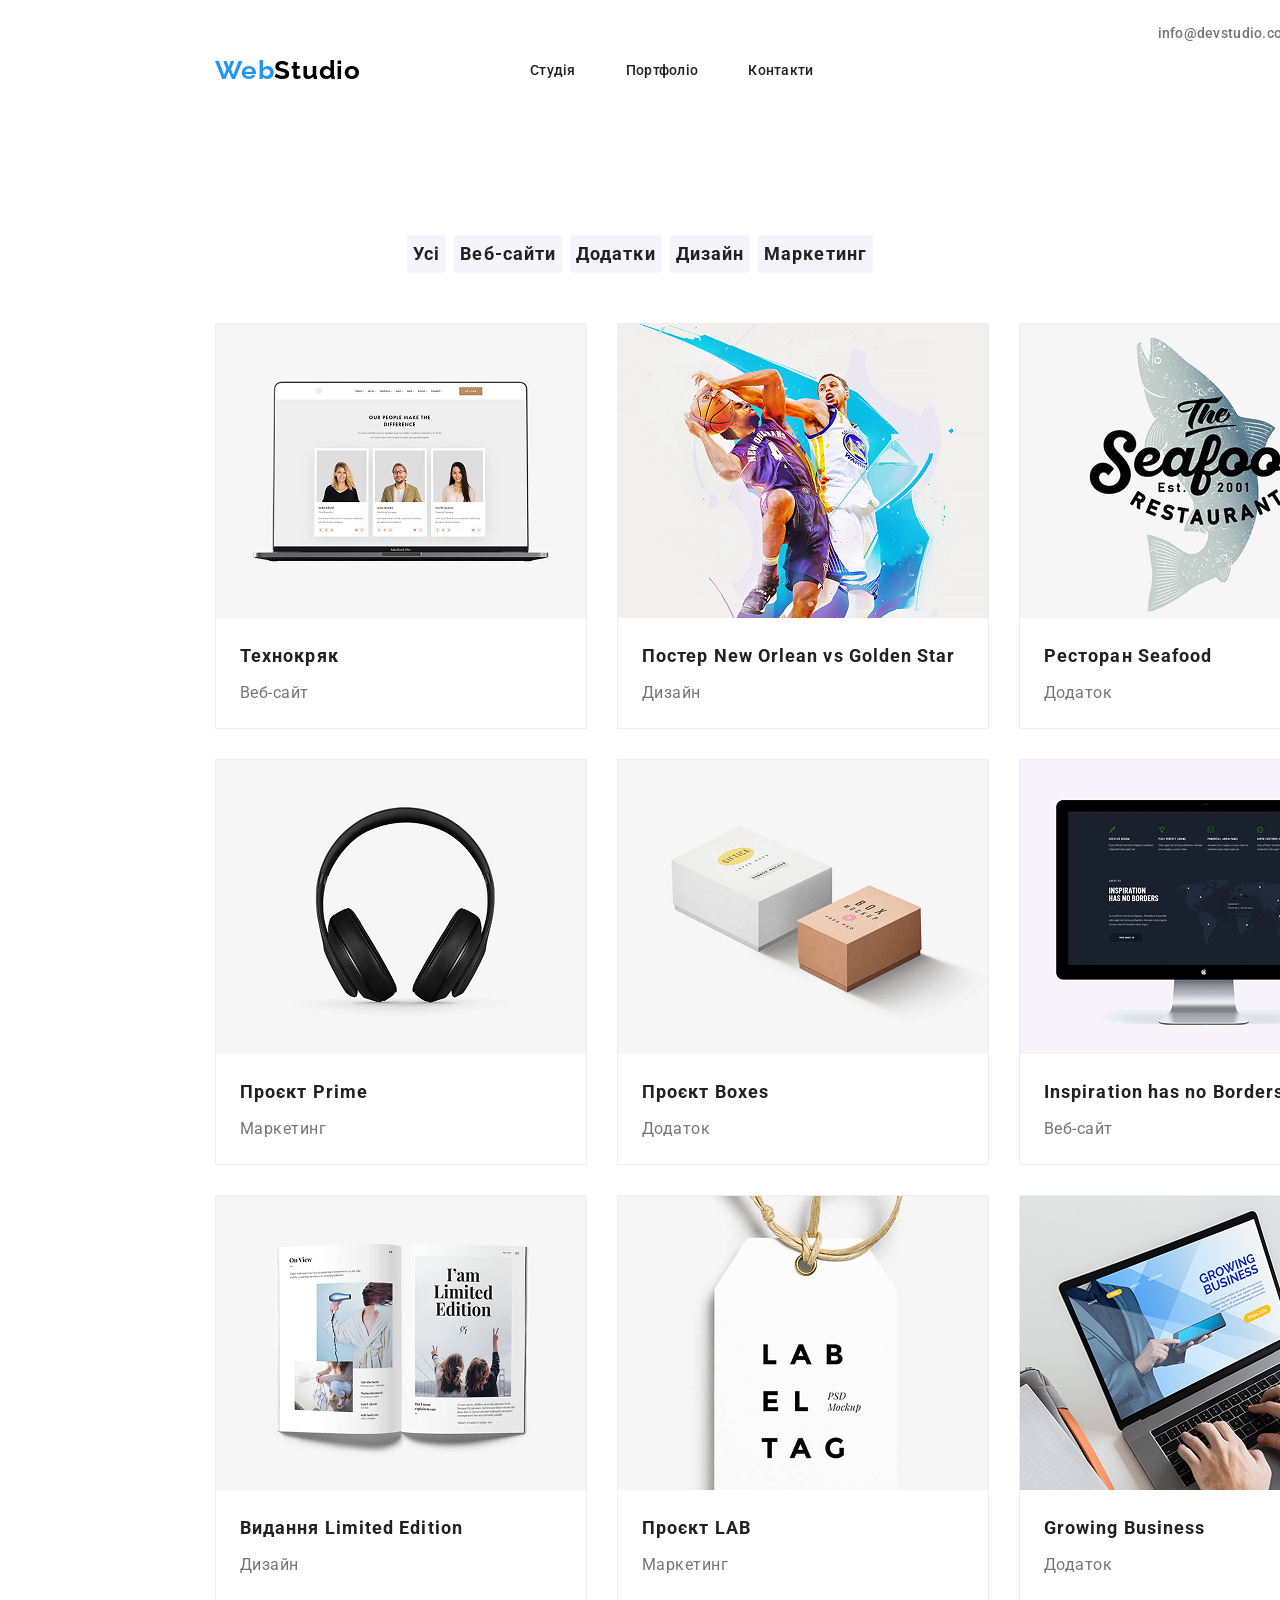
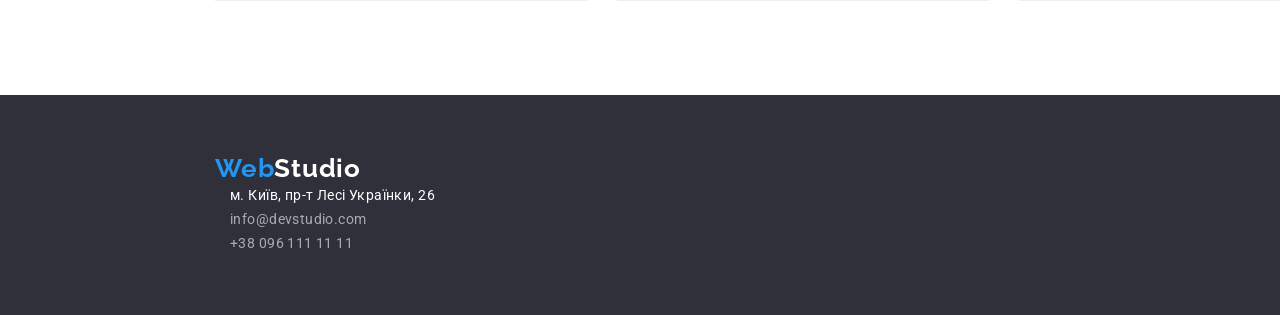
==== portfolio.html @ a460074a "v7.0" ====
<!doctype html>
<html lang="en">
  <head>
    <meta charset="UTF-8" />
    <meta name="viewport" content="width=device-width, initial-scale=1.0" />
    <title>Document</title>
    <title>WebStudio</title>
    <link
      rel="stylesheet"
      href="https://cdnjs.cloudflare.com/ajax/libs/modern-normalize/3.0.1/modern-normalize.css"
      integrity="sha512-gnAN+RgTMylunXI7AMg+PtcUGpKZFkZJoFIkAWvdPFRrFJz3p2tx4+9xbjILRfN7CzoViMgS8vSf06fSQzWZjA=="
      crossorigin="anonymous"
      referrerpolicy="no-referrer"
    />
    <link rel="preconnect" href="https://fonts.googleapis.com" />
    <link rel="preconnect" href="https://fonts.gstatic.com" crossorigin />
    <link
      href="https://fonts.googleapis.com/css2?family=Raleway:ital,wght@0,100..900;1,100..900&family=Roboto:ital,wght@0,100..900;1,100..900&display=swap"
      rel="stylesheet"
    />
    <link rel="stylesheet" href="./css/reset.css" />
    <link rel="stylesheet" href="./css/style.css" />
  </head>
  <body>
    <header class="header">
      <div class="container">
        <a href="./index.html" class="header-logo"
          ><span class="header-span">Web</span>Studio</a
        >
        <nav class="header-nav">
          <ul class="header-list">
            <li><a href="./index.html">Студія</a></li>
            <li><a href="./portfolio.html">Портфоліо</a></li>
            <li><a href="./index.html">Контакти</a></li>
          </ul>
        </nav>
        <address class="header-address">
          <ul class="address-list">
            <li>
              <a href="mailto:info@devstudio.com">info@devstudio.com</a>
            </li>
            <li>
              <a href="tel:+380961111111">+38 096 111 11 11</a>
            </li>
          </ul>
        </address>
      </div>
    </header>
    <main>
        <section class="portfolio">
            <div class="container">
                <div class="box-button">
                    <button class="btn" type="button">Усі</button>
                    <button class="btn" type="button">Веб-сайти</button>
                    <button class="btn" type="button">Додатки</button>
                    <button class="btn" type="button">Дизайн</button>
                    <button class="btn" type="button">Маркетинг</button>
                </div>
            </div>
            
          <div class="portfolio-img">
            <ul class="portfolio-list">
              <li class="portfolio-item">
                <img src="./img/tech.png" alt="Веб-сайт"/>
                <h3 class="portfolio-name">Технокряк</h3>
                <p  class="portfolio-task">Веб-сайт</p>
              </li>
              <li class="portfolio-item">
                <img src="./img/basketball.png" alt="Дизайн"/>
                <h3 class="portfolio-name">Постер New Orlean vs Golden Star</h3>
                <p class="portfolio-task">Дизайн</p>
              </li>
              <li class="portfolio-item">
                <img src="./img/fish.png" alt="Додаток"/>
                <h3 class="portfolio-name">Ресторан Seafood</h3>
                <p class="portfolio-task">Додаток</p>
              </li>
              <li class="portfolio-item">
                <img src="./img/earphones.png" alt="Маркетинг"/>
                <h3 class="portfolio-name">Проєкт Prime</h3>
                <p class="portfolio-task">Маркетинг</p>
              </li>
              <li class="portfolio-item">
                <img src="./img/boxes.png" alt="Додаток"/>
                <h3 class="portfolio-name">Проєкт Boxes</h3>
                <p  class="portfolio-task">Додаток</p>
              </li>
              <li class="portfolio-item">
                <img src="./img/pc.png" alt="Веб-сайт"/>
                <h3 class="portfolio-name">Inspiration has no Borders</h3>
                <p class="portfolio-task">Веб-сайт</p>
              </li>
              <li class="portfolio-item">
                <img src="./img/book.png" alt="Дизайн"/>
                <h3 class="portfolio-name">Видання Limited Edition</h3>
                <p class="portfolio-task">Дизайн</p>
              </li>
              <li class="portfolio-item">
                <img src="./img/lab.png" alt="Маркетинг"/>
                <h3 class="portfolio-name">Проєкт LAB</h3>
                <p class="portfolio-task">Маркетинг</p>
                </li>
                <li class="portfolio-item">
                <img src="./img/notebook.png" alt="Додаток"/>
                <h3 class="portfolio-name">Growing Business</h3>
                <p class="portfolio-task">Додаток</p>
                </li>
            </ul>
          </div>
        </div>
        </section>
    </main>
    <footer class="footer">
      <div class="container">
        <a href="./index.html" class="footer-logo"
          >Web<span class="footer-span">Studio</span></a
        >
        <address class="footer-address">
          <ul class="footer-list">
            <li>
              <a
                class="footer-address"
                href="https://maps.google.com/?q=м.+Київ,+пр-т+Лесі+Українки,+26"
                target="_blank"
                rel="noopener noreferrer"
              >
                м. Київ, пр-т Лесі Українки, 26
              </a>
            </li>

            <li>
              <a class="footer-info" href="mailto:info@devstudio.com"
                >info@devstudio.com</a
              >
            </li>

            <li>
              <a class="footer-info" href="tel:+380961111111"
                >+38 096 111 11 11</a
              >
            </li>
          </ul>
        </address>
      </div>
    </footer>
  </body>
</html>
---- css/style.css ----
:root {
  --hover-color: #2196f3;
  --defaulte-color: #2f303a;
  --text-color: #757575;
  --main-color: #fff;
  --active-color: #757575;
  --button-clor: #f5f4fa;
  --title-color: #212121;
}

body {
  font-family: Roboto, sans-serif;
}

/* .container {
  outline: solid red;
} */

.header {
  display: flex;
  align-items: center;
  padding-top: 24px;
  padding-bottom: 25px;
}

.header .container {
  display: flex;
  align-items: center;
}

.header-list {
  display: flex;
  gap: 50px;
  list-style: none;
  margin: 0;
  padding: 0;
  margin-right: 344px;
}

.address-list {
  display: flex;
  gap: 40px;
  list-style: none;
  margin: 0;
  padding: 0;
}

.header-logo {
  color: #000;
  font-family: Raleway;
  font-size: 26px;
  font-style: normal;
  font-weight: 700;
  line-height: normal;
  letter-spacing: 0.78px;
  margin-left: 215px;
  margin-right: 93px;
}

.header-span {
  color: var(--hover-color);
}

.header-nav {
  margin-left: 76px;
}

.header-address {
  margin-left: auto;
  font-style: normal;
}

.header-nav a {
  transition: color 250ms ease;
  color: #212121;
  font-size: 14px;
  font-style: normal;
  font-weight: 500;
  line-height: normal;
  letter-spacing: 0.28px;
}

.header-nav a:hover,
.header-nav a:focus {
  color: var(--hover-color);
}

.header-address a {
  color: var(--active-color);
  font-size: 14px;
  font-style: normal;
  font-weight: 500;
  line-height: normal;
  letter-spacing: 0.28px;
}

.header-address a:hover,
.header-address a:focus {
  color: var(--hover-color);
}

.hero {
  background-color: var(--defaulte-color);
  /* padding-bottom: 200px; */
  /* padding: 1600px 600px; */
  width: 1600px;
  height: 600px;
  display: flex;
  flex-direction: column;
  align-items: center;
}

.hero-title {
  flex-shrink: 0;
  color: #fff;
  text-align: center;
  font-size: 44px;
  font-style: normal;
  font-weight: 900;
  line-height: 60px;
  letter-spacing: 2.64px;
  text-transform: uppercase;
  display: flex;
  justify-content: center;
  align-items: center;
  padding-top: 200px;
  padding-right: 452px;
  padding-left: 452px;
  padding-bottom: 30px;
}

.hero-button {
  width: 216px;
  height: 50px;
  border-radius: 4px;
  background: var(--hover-color);
  box-shadow: 0 4px 4px 0 rgba(0, 0, 0, 0.15);
  color: #fff;
  text-align: center;
  font-size: 16px;
  font-weight: 700;
  line-height: 30px;
  letter-spacing: 0.96px;
  display: block;
  /* position: relative;
  left: 50px;
  top: 20px; */
  margin-left: 692px;
  margin-right: 692px;
}

.features-list {
  display: flex;
  align-items: center;
  justify-content: space-between;
  margin-left: 215px;
  margin-right: 215px;
  margin-top: 89px;
  margin-bottom: 147px;
  gap: 30px;
}

.features-title {
  color: #212121;
  font-size: 14px;
  font-style: normal;
  font-weight: 700;
  line-height: normal;
  letter-spacing: 0.42px;
  text-transform: uppercase;
}

.features-text {
  color: var(--text-color);
  font-size: 14px;
  font-style: normal;
  font-weight: 400;
  line-height: 24px;
  letter-spacing: 0.42px;
}

.features-name {
  color: #212121;
  text-align: center;
  font-size: 36px;
  font-style: normal;
  font-weight: 700;
  line-height: normal;
  letter-spacing: 1.08px;
  margin-bottom: 50px;
}

.features-list-img {
  display: flex;
  gap: 30px;
  list-style: none;
  padding: 0;
  margin: 0;
  justify-content: center;
  margin-bottom: 41px;
}

.img-list {
  width: 370px;
  height: 294px;
  object-fit: cover;
}

.team {
  background-color: #f5f4fa;
}

.team-title {
  color: #212121;
  text-align: center;
  font-size: 36px;
  font-style: normal;
  font-weight: 700;
  line-height: normal;
  letter-spacing: 1.08px;
  margin-bottom: 50px;
}

.team-list {
  display: flex;
  justify-content: center;
  gap: 30px;
  list-style: none;
  padding: 0;
  margin: 0;
  

}

.team-item {
  text-align: center;
  margin-bottom: 94px;
  border-radius: 0 0 4px 4px;
background: #FFF;
}

.team-item img {
  display: block;
  width: 270px;
  height: 260px;
  object-fit: cover;
  margin-bottom: 30px;
}

.team-item h3 {
  margin: 30px 0 10px;
  
  margin-bottom: 10px;
  margin: 0 auto;
}

.team-item p {
  margin: 0 auto;
  margin-bottom: 30px;
}

.footer {
  background-color: var(--defaulte-color);
}

.footer .container {
  padding-top: 58px;
  padding-bottom: 60px;
}

.footer-logo {
  color: var(--hover-color);
  font-family: Raleway;
  font-size: 26px;
  font-style: normal;
  font-weight: 700;
  line-height: normal;
  letter-spacing: 0.78px;
  margin-left: 215px;
  margin-right: 93px;
  margin-top: 58px;
}

.footer-span {
  color: var(--main-color);
}

.footer-list {
  margin-left: 230px;
  margin-right: 93px;
}

.footer-address {
  color: #fff;
  font-size: 14px;
  font-style: normal;
  font-weight: 400;
  line-height: 24px;
  letter-spacing: 0.42px;
}

.footer-info {
  color: rgba(255, 255, 255, 0.6);
  font-size: 14px;
  font-style: normal;
  font-weight: 400;
  line-height: 24px;
  letter-spacing: 0.42px;
}

/* PORTFOLIO */
.btn {
  border-radius: 4px;
  background-color: var(--button-clor);
  color: var(--title-color);
  font-size: 18px;
  font-style: normal;
  font-weight: 700;
  line-height: 36px;
  letter-spacing: 1.08px;
  border: none;
outline: none;
}

.btn:hover {
  border-radius: 4px;
  color: var(--button-clor);
  background: #2196f3;
  box-shadow:
    0 3px 1px 0 rgba(0, 0, 0, 0.1),
    0 1px 2px 0 rgba(0, 0, 0, 0.08),
    0 2px 2px 0 rgba(0, 0, 0, 0.12);
    border: none;
    outline: none;
    transition: 250ms;
}

.box-button{
  display: flex;
  justify-content: center;
  gap: 8px;
  margin-top: 94px;
  margin-bottom: 50px;
}


.portfolio-list {
  list-style: none;
  padding: 0;
  margin: 0;
  display: grid;
  grid-template-columns: repeat(3, 1fr);
  gap: 30px;
  margin-right: 215px;
  margin-left: 215px;
  gap: 30px;
  margin-bottom: 94px;
}

.portfolio-item{
  background: #FFF;
  border: 1px solid #EEE;
}

.portfolio-item img {
  width: 100%;
  height: auto;
  display: block;
  width: 370.0px;
height: 294.0px;
margin-bottom: 20px;
}

.portfolio-name{
  color: #212121;
font-size: 18px;
font-style: normal;
font-weight: 700;
line-height: 36px;
letter-spacing: 1.08px;
width: 322.0px;
height: 36.0px;
margin-bottom: 4px;
margin-left: 24px;
margin-right: 24px;
}

.portfolio-task{
  color: #757575;
font-size: 16px;
font-style: normal;
font-weight: 400;
line-height: 30px;
letter-spacing: 0.48px;
width: 322.0px;
height: 30.0px;
margin-bottom: 20px;
margin-left: 24px;
margin-right: 24px;
}
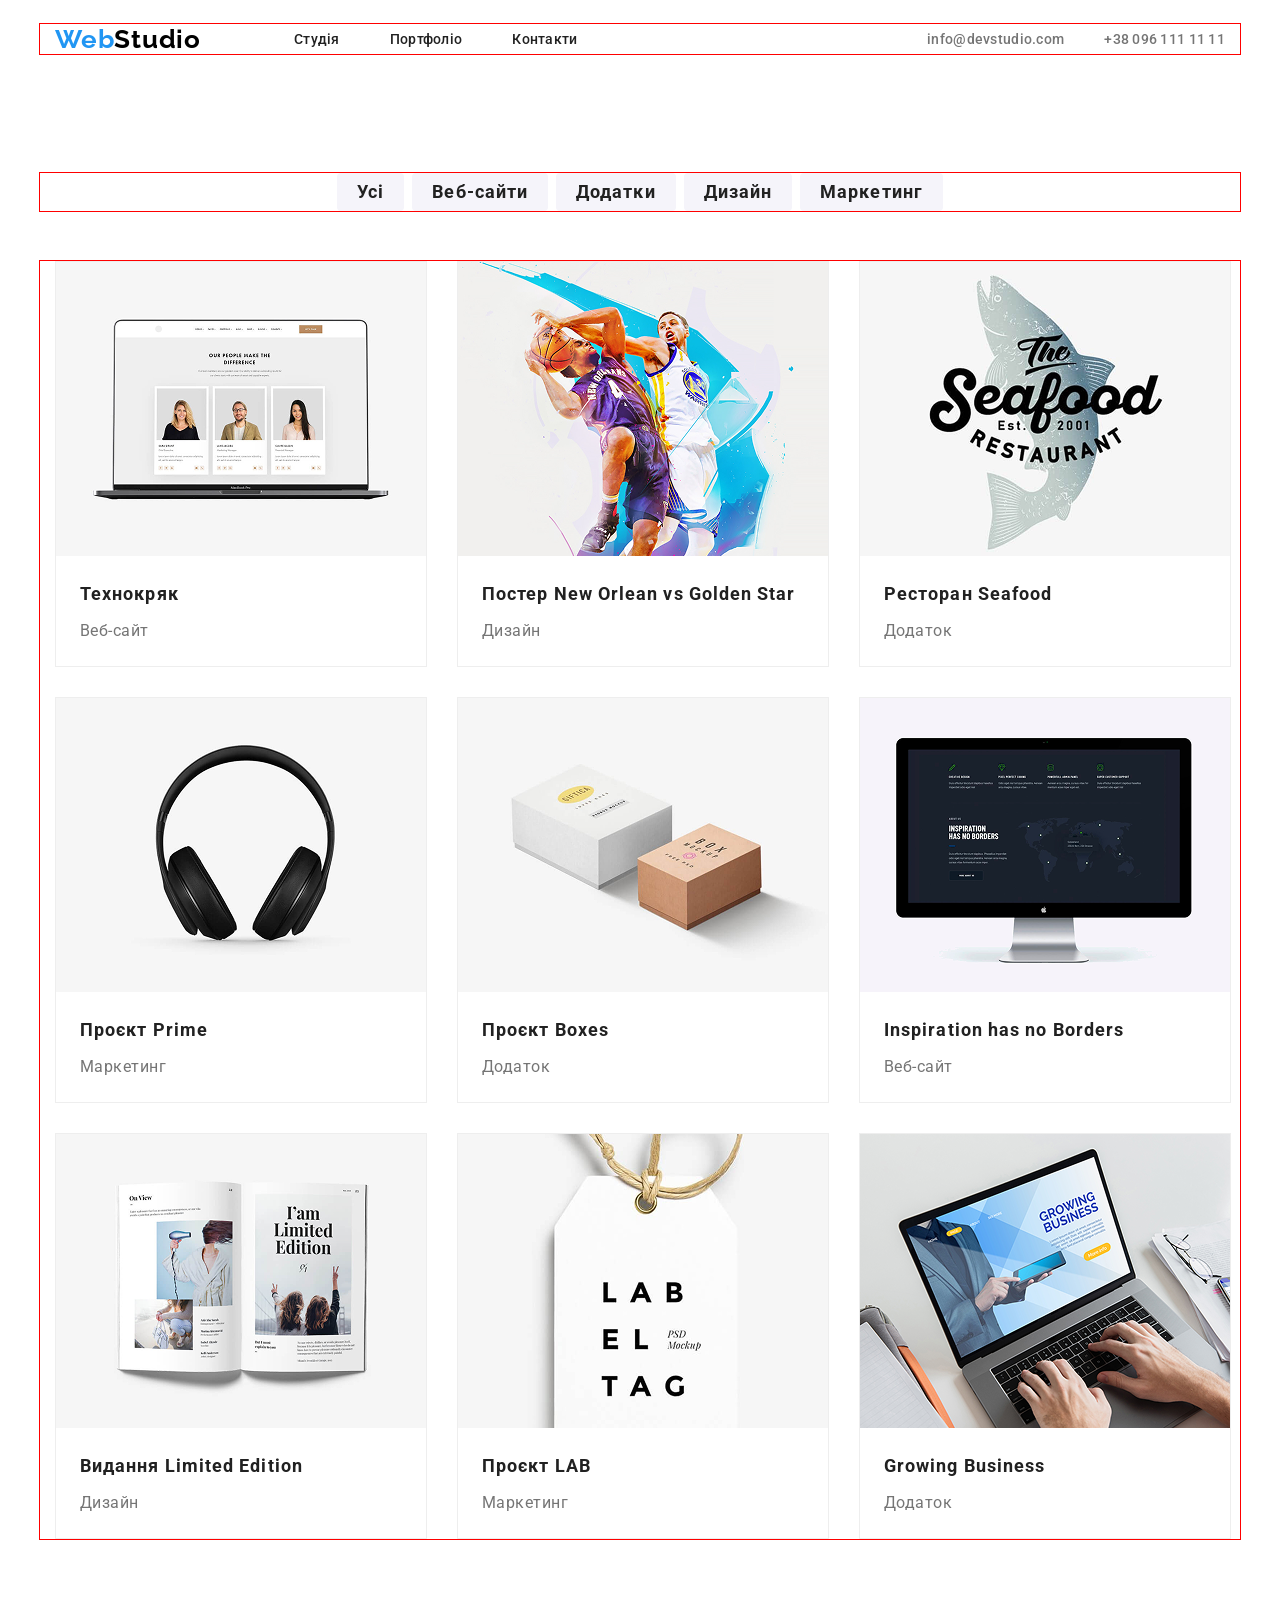
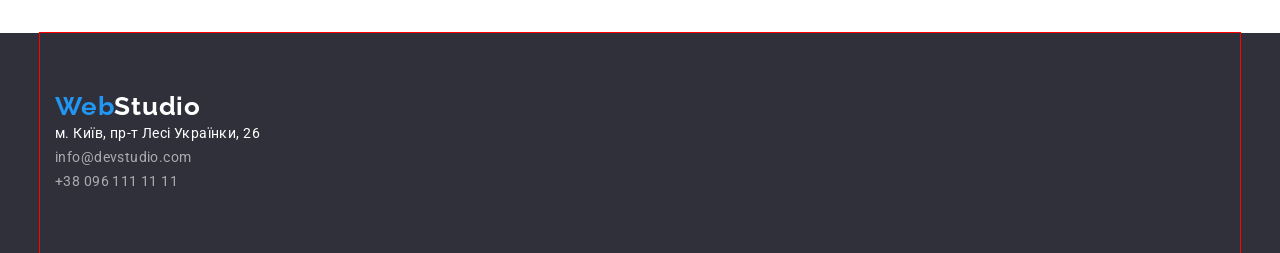
==== commit a22fdcb2: "v7.1" ====
--- a/portfolio.html
+++ b/portfolio.html
@@ -47,68 +47,68 @@
       </div>
     </header>
     <main>
-        <section class="portfolio">
-            <div class="container">
-                <div class="box-button">
-                    <button class="btn" type="button">Усі</button>
-                    <button class="btn" type="button">Веб-сайти</button>
-                    <button class="btn" type="button">Додатки</button>
-                    <button class="btn" type="button">Дизайн</button>
-                    <button class="btn" type="button">Маркетинг</button>
-                </div>
-            </div>
-            
+      <section class="portfolio">
+        <div class="container">
+          <div class="box-button">
+            <button class="btn" type="button">Усі</button>
+            <button class="btn" type="button">Веб-сайти</button>
+            <button class="btn" type="button">Додатки</button>
+            <button class="btn" type="button">Дизайн</button>
+            <button class="btn" type="button">Маркетинг</button>
+          </div>
+        </div>
+        <div class="container">
           <div class="portfolio-img">
             <ul class="portfolio-list">
               <li class="portfolio-item">
-                <img src="./img/tech.png" alt="Веб-сайт"/>
+                <img src="./img/tech.png" alt="Веб-сайт" />
                 <h3 class="portfolio-name">Технокряк</h3>
-                <p  class="portfolio-task">Веб-сайт</p>
+                <p class="portfolio-task">Веб-сайт</p>
               </li>
               <li class="portfolio-item">
-                <img src="./img/basketball.png" alt="Дизайн"/>
+                <img src="./img/basketball.png" alt="Дизайн" />
                 <h3 class="portfolio-name">Постер New Orlean vs Golden Star</h3>
                 <p class="portfolio-task">Дизайн</p>
               </li>
               <li class="portfolio-item">
-                <img src="./img/fish.png" alt="Додаток"/>
+                <img src="./img/fish.png" alt="Додаток" />
                 <h3 class="portfolio-name">Ресторан Seafood</h3>
                 <p class="portfolio-task">Додаток</p>
               </li>
               <li class="portfolio-item">
-                <img src="./img/earphones.png" alt="Маркетинг"/>
+                <img src="./img/earphones.png" alt="Маркетинг" />
                 <h3 class="portfolio-name">Проєкт Prime</h3>
                 <p class="portfolio-task">Маркетинг</p>
               </li>
               <li class="portfolio-item">
-                <img src="./img/boxes.png" alt="Додаток"/>
+                <img src="./img/boxes.png" alt="Додаток" />
                 <h3 class="portfolio-name">Проєкт Boxes</h3>
-                <p  class="portfolio-task">Додаток</p>
+                <p class="portfolio-task">Додаток</p>
               </li>
               <li class="portfolio-item">
-                <img src="./img/pc.png" alt="Веб-сайт"/>
+                <img src="./img/pc.png" alt="Веб-сайт" />
                 <h3 class="portfolio-name">Inspiration has no Borders</h3>
                 <p class="portfolio-task">Веб-сайт</p>
               </li>
               <li class="portfolio-item">
-                <img src="./img/book.png" alt="Дизайн"/>
+                <img src="./img/book.png" alt="Дизайн" />
                 <h3 class="portfolio-name">Видання Limited Edition</h3>
                 <p class="portfolio-task">Дизайн</p>
               </li>
               <li class="portfolio-item">
-                <img src="./img/lab.png" alt="Маркетинг"/>
+                <img src="./img/lab.png" alt="Маркетинг" />
                 <h3 class="portfolio-name">Проєкт LAB</h3>
                 <p class="portfolio-task">Маркетинг</p>
-                </li>
-                <li class="portfolio-item">
-                <img src="./img/notebook.png" alt="Додаток"/>
+              </li>
+              <li class="portfolio-item">
+                <img src="./img/notebook.png" alt="Додаток" />
                 <h3 class="portfolio-name">Growing Business</h3>
                 <p class="portfolio-task">Додаток</p>
-                </li>
+              </li>
             </ul>
           </div>
         </div>
-        </section>
+      </section>
     </main>
     <footer class="footer">
       <div class="container">
--- a/css/style.css
+++ b/css/style.css
@@ -12,13 +12,14 @@
   font-family: Roboto, sans-serif;
 }
 
-/* .container {
-  outline: solid red;
-} */
+.container {
+  outline: 1px solid red;
+  width: 1200px;
+  margin: 0 auto;
+  padding: 0 15px;
+}
 
 .header {
-  display: flex;
-  align-items: center;
   padding-top: 24px;
   padding-bottom: 25px;
 }
@@ -53,16 +54,11 @@
   font-weight: 700;
   line-height: normal;
   letter-spacing: 0.78px;
-  margin-left: 215px;
   margin-right: 93px;
 }
 
 .header-span {
   color: var(--hover-color);
-}
-
-.header-nav {
-  margin-left: 76px;
 }
 
 .header-address {
@@ -101,13 +97,10 @@
 
 .hero {
   background-color: var(--defaulte-color);
-  /* padding-bottom: 200px; */
-  /* padding: 1600px 600px; */
-  width: 1600px;
-  height: 600px;
   display: flex;
   flex-direction: column;
   align-items: center;
+  padding: 200px 0;
 }
 
 .hero-title {
@@ -120,13 +113,9 @@
   line-height: 60px;
   letter-spacing: 2.64px;
   text-transform: uppercase;
-  display: flex;
-  justify-content: center;
-  align-items: center;
-  padding-top: 200px;
-  padding-right: 452px;
-  padding-left: 452px;
-  padding-bottom: 30px;
+  width: 696px;
+  margin: 0 auto;
+  margin-bottom: 30px;
 }
 
 .hero-button {
@@ -142,21 +131,16 @@
   line-height: 30px;
   letter-spacing: 0.96px;
   display: block;
-  /* position: relative;
-  left: 50px;
-  top: 20px; */
-  margin-left: 692px;
-  margin-right: 692px;
-}
-
+  margin: 0 auto;
+}
+
+/* features */
 .features-list {
   display: flex;
   align-items: center;
   justify-content: space-between;
-  margin-left: 215px;
-  margin-right: 215px;
   margin-top: 89px;
-  margin-bottom: 147px;
+  margin-bottom: 126px;
   gap: 30px;
 }
 
@@ -206,8 +190,9 @@
   object-fit: cover;
 }
 
+/* team */
 .team {
-  background-color: #f5f4fa;
+  background-color: #F5F4FA;
 }
 
 .team-title {
@@ -218,6 +203,7 @@
   font-weight: 700;
   line-height: normal;
   letter-spacing: 1.08px;
+  padding-top: 94px;
   margin-bottom: 50px;
 }
 
@@ -225,11 +211,6 @@
   display: flex;
   justify-content: center;
   gap: 30px;
-  list-style: none;
-  padding: 0;
-  margin: 0;
-  
-
 }
 
 .team-item {
@@ -259,6 +240,7 @@
   margin-bottom: 30px;
 }
 
+/* footer */
 .footer {
   background-color: var(--defaulte-color);
 }
@@ -276,18 +258,11 @@
   font-weight: 700;
   line-height: normal;
   letter-spacing: 0.78px;
-  margin-left: 215px;
-  margin-right: 93px;
   margin-top: 58px;
 }
 
 .footer-span {
   color: var(--main-color);
-}
-
-.footer-list {
-  margin-left: 230px;
-  margin-right: 93px;
 }
 
 .footer-address {
@@ -320,6 +295,8 @@
   letter-spacing: 1.08px;
   border: none;
 outline: none;
+padding-left: 20px;
+padding-right: 20px;
 }
 
 .btn:hover {
@@ -350,9 +327,6 @@
   margin: 0;
   display: grid;
   grid-template-columns: repeat(3, 1fr);
-  gap: 30px;
-  margin-right: 215px;
-  margin-left: 215px;
   gap: 30px;
   margin-bottom: 94px;
 }
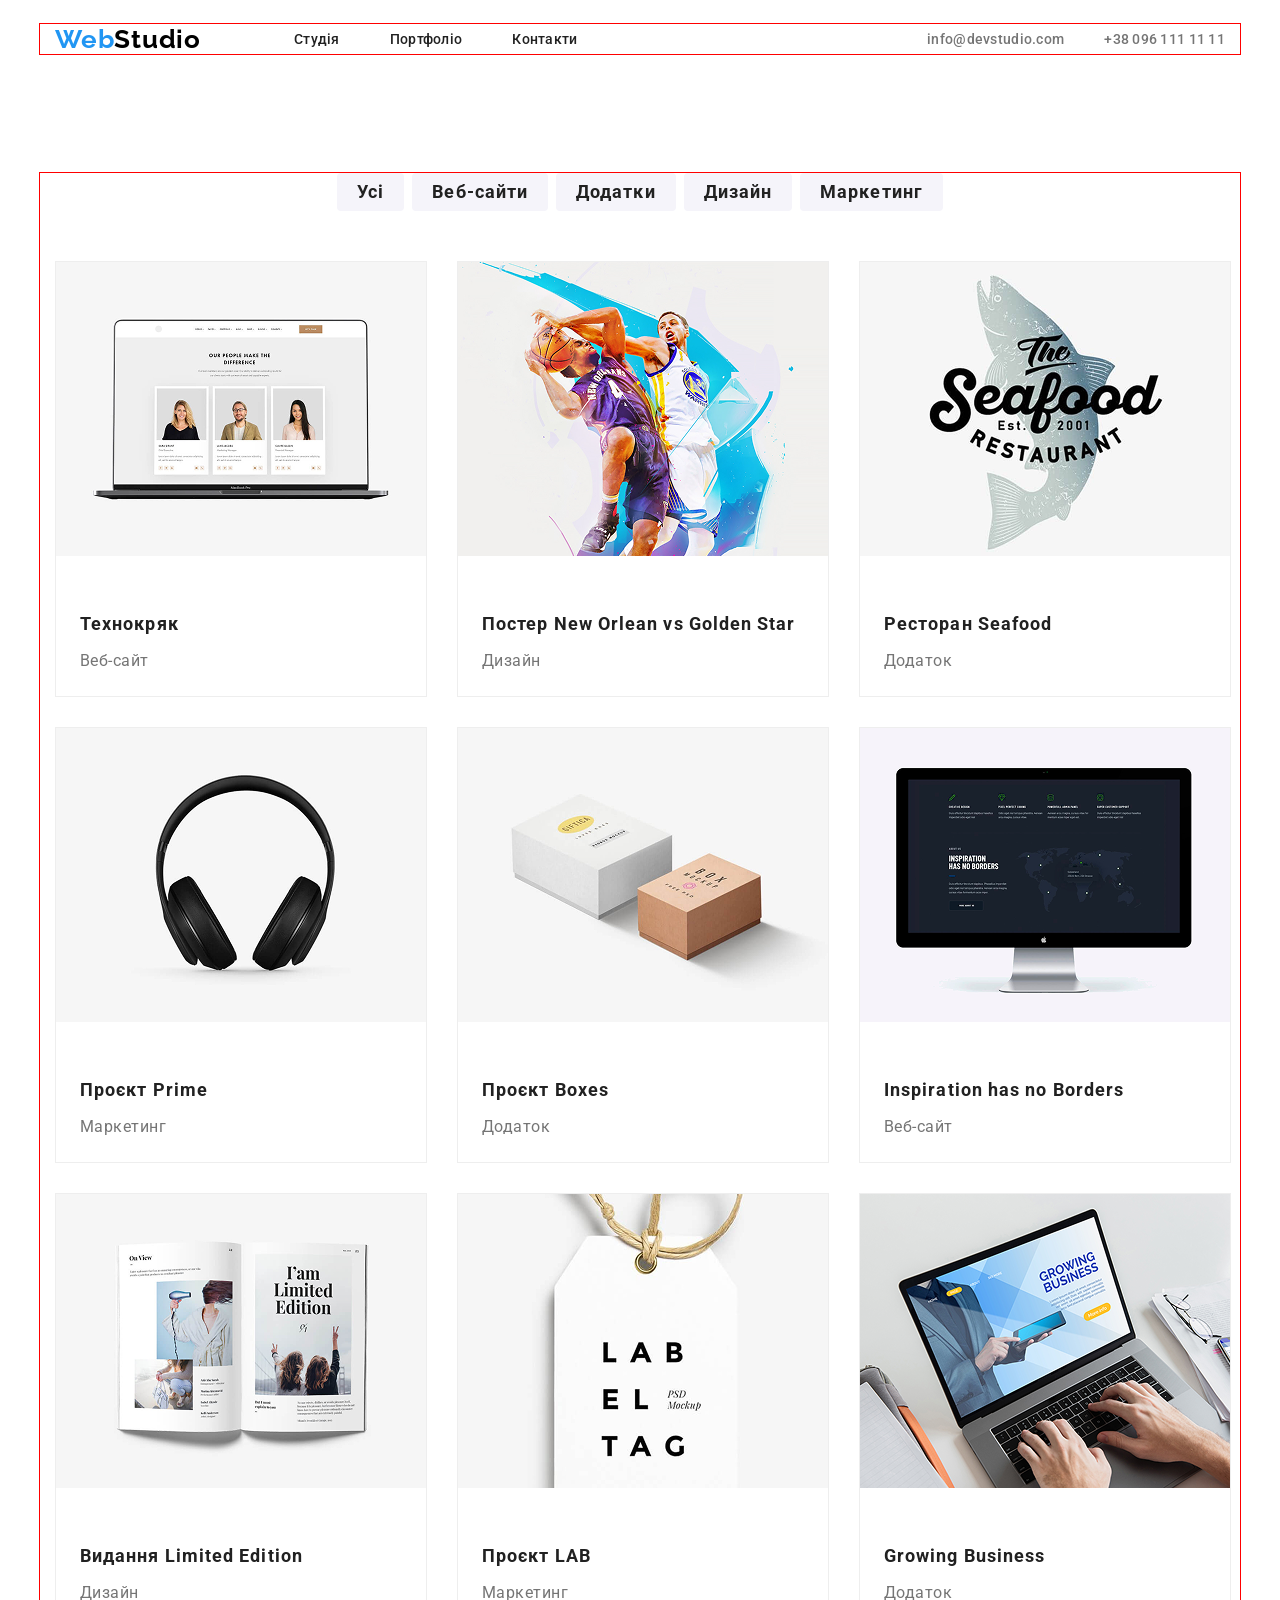
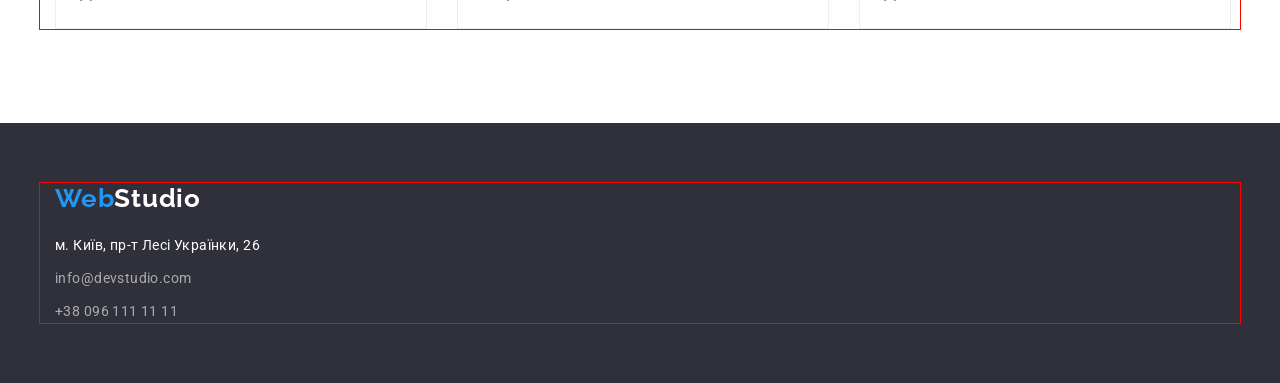
==== commit 7f9e5118: "v7.4" ====
--- a/portfolio.html
+++ b/portfolio.html
@@ -49,15 +49,23 @@
     <main>
       <section class="portfolio">
         <div class="container">
-          <div class="box-button">
-            <button class="btn" type="button">Усі</button>
-            <button class="btn" type="button">Веб-сайти</button>
-            <button class="btn" type="button">Додатки</button>
-            <button class="btn" type="button">Дизайн</button>
-            <button class="btn" type="button">Маркетинг</button>
-          </div>
-        </div>
-        <div class="container">
+          <ul class="portfolio-gallery">
+            <li class="portfolio-card">
+              <button type="button" class="portfolio-btn">Усі</button>
+            </li>
+            <li class="portfolio-card">
+              <button type="button" class="portfolio-btn">Веб-сайти</button>
+            </li>
+            <li class="portfolio-card">
+              <button type="button" class="portfolio-btn">Додатки</button>
+            </li>
+            <li class="portfolio-card">
+              <button type="button" class="portfolio-btn">Дизайн</button>
+            </li>
+            <li class="portfolio-card">
+              <button type="button" class="portfolio-btn">Маркетинг</button>
+            </li>
+          </ul>
           <div class="portfolio-img">
             <ul class="portfolio-list">
               <li class="portfolio-item">
--- a/css/style.css
+++ b/css/style.css
@@ -134,17 +134,18 @@
   margin: 0 auto;
 }
 
-/* features */
-.features-list {
-  display: flex;
-  align-items: center;
+/* article */
+.article {
+  padding: 94px 0;
+}
+
+.article-list {
+  display: flex;
   justify-content: space-between;
-  margin-top: 89px;
-  margin-bottom: 126px;
   gap: 30px;
 }
 
-.features-title {
+.article-title {
   color: #212121;
   font-size: 14px;
   font-style: normal;
@@ -154,13 +155,18 @@
   text-transform: uppercase;
 }
 
-.features-text {
+.article-text {
   color: var(--text-color);
   font-size: 14px;
   font-style: normal;
   font-weight: 400;
   line-height: 24px;
   letter-spacing: 0.42px;
+}
+
+/* features */
+.features {
+  padding-bottom: 94px;
 }
 
 .features-name {
@@ -181,7 +187,6 @@
   padding: 0;
   margin: 0;
   justify-content: center;
-  margin-bottom: 41px;
 }
 
 .img-list {
@@ -192,7 +197,8 @@
 
 /* team */
 .team {
-  background-color: #F5F4FA;
+  background-color: #f5f4fa;
+  padding: 94px 0;
 }
 
 .team-title {
@@ -203,7 +209,6 @@
   font-weight: 700;
   line-height: normal;
   letter-spacing: 1.08px;
-  padding-top: 94px;
   margin-bottom: 50px;
 }
 
@@ -215,9 +220,8 @@
 
 .team-item {
   text-align: center;
-  margin-bottom: 94px;
   border-radius: 0 0 4px 4px;
-background: #FFF;
+  background: #fff;
 }
 
 .team-item img {
@@ -229,25 +233,32 @@
 }
 
 .team-item h3 {
-  margin: 30px 0 10px;
-  
   margin-bottom: 10px;
-  margin: 0 auto;
+  color: #212121;
+  text-align: center;
+  font-family: Roboto;
+  font-size: 16px;
+  font-weight: 500;
+  line-height: normal;
+  letter-spacing: 0.48px;
 }
 
 .team-item p {
   margin: 0 auto;
   margin-bottom: 30px;
+  color: #757575;
+  text-align: center;
+  font-family: Roboto;
+  font-size: 16px;
+  font-weight: 400;
+  line-height: normal;
+  letter-spacing: 0.48px;
 }
 
 /* footer */
 .footer {
   background-color: var(--defaulte-color);
-}
-
-.footer .container {
-  padding-top: 58px;
-  padding-bottom: 60px;
+  padding: 60px 0;
 }
 
 .footer-logo {
@@ -258,7 +269,6 @@
   font-weight: 700;
   line-height: normal;
   letter-spacing: 0.78px;
-  margin-top: 58px;
 }
 
 .footer-span {
@@ -272,6 +282,13 @@
   font-weight: 400;
   line-height: 24px;
   letter-spacing: 0.42px;
+  margin-top: 20px;
+}
+
+.footer-list {
+  display: flex;
+  flex-direction: column;
+  gap: 9px;
 }
 
 .footer-info {
@@ -284,7 +301,11 @@
 }
 
 /* PORTFOLIO */
-.btn {
+.portfolio {
+  padding: 94px 0;
+}
+
+.portfolio-btn {
   border-radius: 4px;
   background-color: var(--button-clor);
   color: var(--title-color);
@@ -294,12 +315,12 @@
   line-height: 36px;
   letter-spacing: 1.08px;
   border: none;
-outline: none;
-padding-left: 20px;
-padding-right: 20px;
-}
-
-.btn:hover {
+  outline: none;
+  padding-left: 20px;
+  padding-right: 20px;
+}
+
+.portfolio-btn:hover {
   border-radius: 4px;
   color: var(--button-clor);
   background: #2196f3;
@@ -307,19 +328,17 @@
     0 3px 1px 0 rgba(0, 0, 0, 0.1),
     0 1px 2px 0 rgba(0, 0, 0, 0.08),
     0 2px 2px 0 rgba(0, 0, 0, 0.12);
-    border: none;
-    outline: none;
-    transition: 250ms;
-}
-
-.box-button{
+  border: none;
+  outline: none;
+  transition: 250ms;
+}
+
+.portfolio-gallery {
   display: flex;
   justify-content: center;
   gap: 8px;
-  margin-top: 94px;
   margin-bottom: 50px;
 }
-
 
 .portfolio-list {
   list-style: none;
@@ -328,47 +347,46 @@
   display: grid;
   grid-template-columns: repeat(3, 1fr);
   gap: 30px;
-  margin-bottom: 94px;
-}
-
-.portfolio-item{
-  background: #FFF;
-  border: 1px solid #EEE;
+}
+
+.portfolio-item {
+  background: #fff;
+  border: 1px solid #eee;
 }
 
 .portfolio-item img {
   width: 100%;
   height: auto;
   display: block;
-  width: 370.0px;
-height: 294.0px;
-margin-bottom: 20px;
-}
-
-.portfolio-name{
-  color: #212121;
-font-size: 18px;
-font-style: normal;
-font-weight: 700;
-line-height: 36px;
-letter-spacing: 1.08px;
-width: 322.0px;
-height: 36.0px;
-margin-bottom: 4px;
-margin-left: 24px;
-margin-right: 24px;
-}
-
-.portfolio-task{
+  width: 370px;
+  height: 294px;
+  margin-bottom: 50px;
+}
+
+.portfolio-name {
+  color: #212121;
+  font-size: 18px;
+  font-style: normal;
+  font-weight: 700;
+  line-height: 36px;
+  letter-spacing: 1.08px;
+  width: 322px;
+  height: 36px;
+  margin-bottom: 4px;
+  margin-left: 24px;
+  margin-right: 24px;
+}
+
+.portfolio-task {
   color: #757575;
-font-size: 16px;
-font-style: normal;
-font-weight: 400;
-line-height: 30px;
-letter-spacing: 0.48px;
-width: 322.0px;
-height: 30.0px;
-margin-bottom: 20px;
-margin-left: 24px;
-margin-right: 24px;
-}+  font-size: 16px;
+  font-style: normal;
+  font-weight: 400;
+  line-height: 30px;
+  letter-spacing: 0.48px;
+  width: 322px;
+  height: 30px;
+  margin-bottom: 20px;
+  margin-left: 24px;
+  margin-right: 24px;
+}
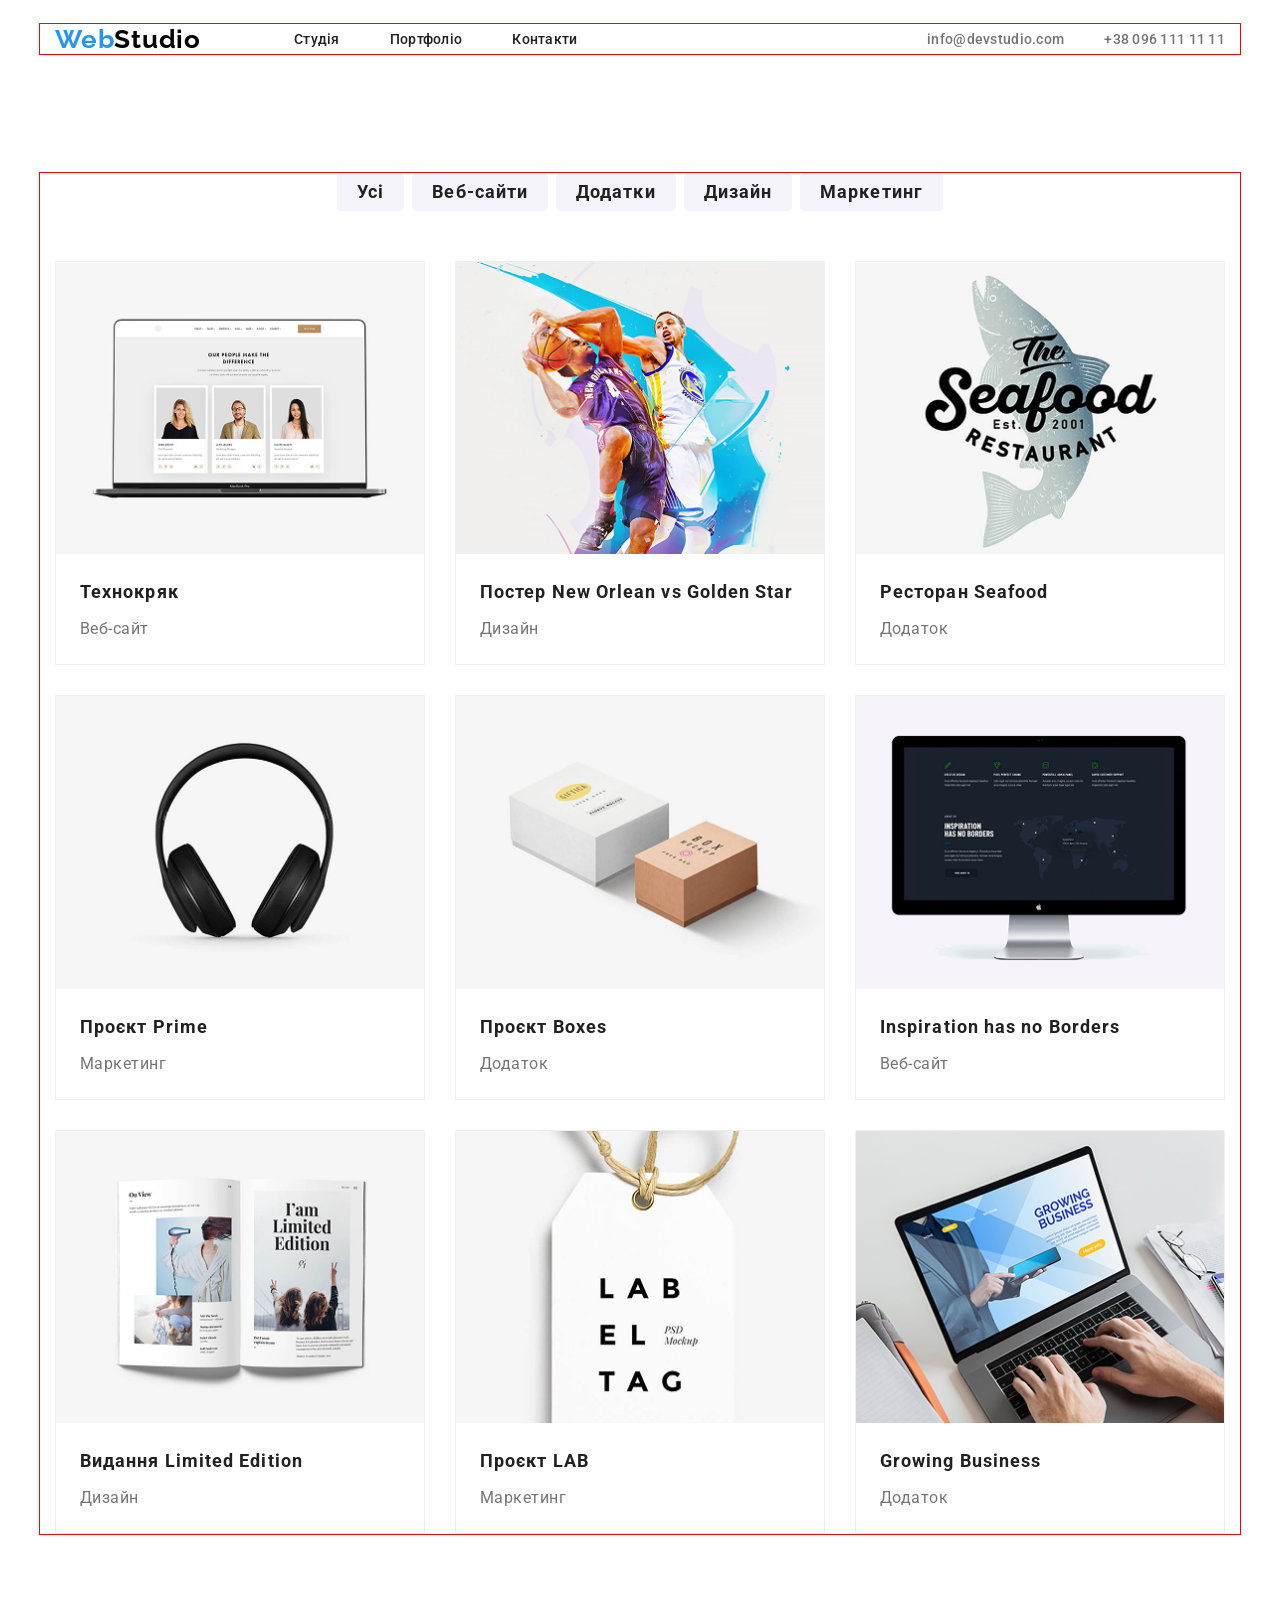
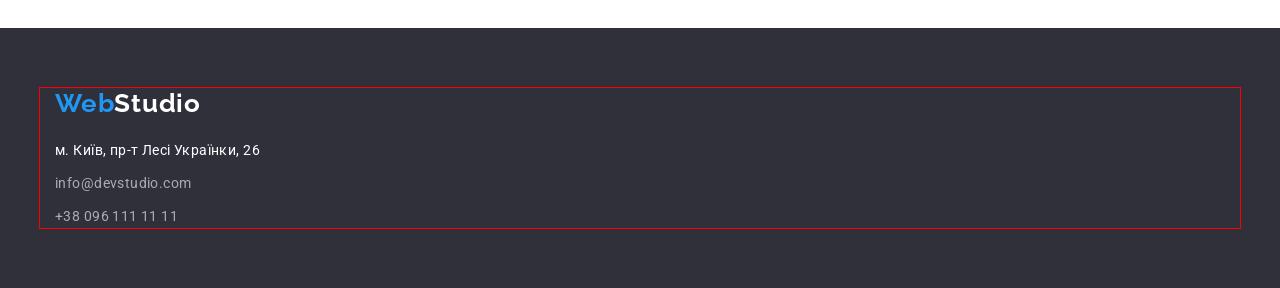
==== commit d7f186ab: "v7.9" ====
--- a/portfolio.html
+++ b/portfolio.html
@@ -69,49 +69,132 @@
           <div class="portfolio-img">
             <ul class="portfolio-list">
               <li class="portfolio-item">
-                <img src="./img/tech.png" alt="Веб-сайт" />
-                <h3 class="portfolio-name">Технокряк</h3>
-                <p class="portfolio-task">Веб-сайт</p>
-              </li>
-              <li class="portfolio-item">
-                <img src="./img/basketball.png" alt="Дизайн" />
-                <h3 class="portfolio-name">Постер New Orlean vs Golden Star</h3>
-                <p class="portfolio-task">Дизайн</p>
-              </li>
-              <li class="portfolio-item">
-                <img src="./img/fish.png" alt="Додаток" />
-                <h3 class="portfolio-name">Ресторан Seafood</h3>
-                <p class="portfolio-task">Додаток</p>
-              </li>
-              <li class="portfolio-item">
-                <img src="./img/earphones.png" alt="Маркетинг" />
-                <h3 class="portfolio-name">Проєкт Prime</h3>
-                <p class="portfolio-task">Маркетинг</p>
-              </li>
-              <li class="portfolio-item">
-                <img src="./img/boxes.png" alt="Додаток" />
-                <h3 class="portfolio-name">Проєкт Boxes</h3>
-                <p class="portfolio-task">Додаток</p>
-              </li>
-              <li class="portfolio-item">
-                <img src="./img/pc.png" alt="Веб-сайт" />
-                <h3 class="portfolio-name">Inspiration has no Borders</h3>
-                <p class="portfolio-task">Веб-сайт</p>
-              </li>
-              <li class="portfolio-item">
-                <img src="./img/book.png" alt="Дизайн" />
-                <h3 class="portfolio-name">Видання Limited Edition</h3>
-                <p class="portfolio-task">Дизайн</p>
-              </li>
-              <li class="portfolio-item">
-                <img src="./img/lab.png" alt="Маркетинг" />
-                <h3 class="portfolio-name">Проєкт LAB</h3>
-                <p class="portfolio-task">Маркетинг</p>
-              </li>
-              <li class="portfolio-item">
-                <img src="./img/notebook.png" alt="Додаток" />
-                <h3 class="portfolio-name">Growing Business</h3>
-                <p class="portfolio-task">Додаток</p>
+                <div class="portfolio-box">
+                  <img src="./img/tech.png" alt="Веб-сайт" />
+                  <p class="portfolio-text">
+                    Ресурс пропонує комплексні пропозиції з різним рівнем
+                    функціоналу та сервісів. Все це дозволить відвідувачу
+                    отримати вичерпні відомості про компанію чи приватну особу.
+                  </p>
+                </div>
+                <div class="portfolio-wrap">
+                  <h3 class="portfolio-name">Технокряк</h3>
+                  <p class="portfolio-task">Веб-сайт</p>
+                </div>
+              </li>
+              <li class="portfolio-item">
+                <div class="portfolio-box">
+                  <img src="./img/basketball.png" alt="Дизайн" />
+                  <p class="portfolio-text">
+                    Ресурс пропонує комплексні пропозиції з різним рівнем
+                    функціоналу та сервісів. Все це дозволить відвідувачу
+                    отримати вичерпні відомості про компанію чи приватну особу.
+                  </p>
+                </div>
+                <div class="portfolio-wrap">
+                  <h3 class="portfolio-name">
+                    Постер New Orlean vs Golden Star
+                  </h3>
+                  <p class="portfolio-task">Дизайн</p>
+                </div>
+              </li>
+              <li class="portfolio-item">
+                <div class="portfolio-box">
+                  <img src="./img/fish.png" alt="Додаток" />
+                  <p class="portfolio-text">
+                    Ресурс пропонує комплексні пропозиції з різним рівнем
+                    функціоналу та сервісів. Все це дозволить відвідувачу
+                    отримати вичерпні відомості про компанію чи приватну особу.
+                  </p>
+                </div>
+                <div class="portfolio-wrap">
+                  <h3 class="portfolio-name">Ресторан Seafood</h3>
+                  <p class="portfolio-task">Додаток</p>
+                </div>
+              </li>
+              <li class="portfolio-item">
+                <div class="portfolio-box">
+                  <img src="./img/earphones.png" alt="Маркетинг" />
+                  <p class="portfolio-text">
+                    Ресурс пропонує комплексні пропозиції з різним рівнем
+                    функціоналу та сервісів. Все це дозволить відвідувачу
+                    отримати вичерпні відомості про компанію чи приватну особу.
+                  </p>
+                </div>
+                <div class="portfolio-wrap">
+                  <h3 class="portfolio-name">Проєкт Prime</h3>
+                  <p class="portfolio-task">Маркетинг</p>
+                </div>
+              </li>
+              <li class="portfolio-item">
+                <div class="portfolio-box">
+                  <img src="./img/boxes.png" alt="Додаток" />
+                  <p class="portfolio-text">
+                    Ресурс пропонує комплексні пропозиції з різним рівнем
+                    функціоналу та сервісів. Все це дозволить відвідувачу
+                    отримати вичерпні відомості про компанію чи приватну особу.
+                  </p>
+                </div>
+                <div class="portfolio-wrap">
+                  <h3 class="portfolio-name">Проєкт Boxes</h3>
+                  <p class="portfolio-task">Додаток</p>
+                </div>
+              </li>
+              <li class="portfolio-item">
+                <div class="portfolio-box">
+                  <img src="./img/pc.png" alt="Веб-сайт" />
+                  <p class="portfolio-text">
+                    Ресурс пропонує комплексні пропозиції з різним рівнем
+                    функціоналу та сервісів. Все це дозволить відвідувачу
+                    отримати вичерпні відомості про компанію чи приватну особу.
+                  </p>
+                </div>
+                <div class="portfolio-wrap">
+                  <h3 class="portfolio-name">Inspiration has no Borders</h3>
+                  <p class="portfolio-task">Веб-сайт</p>
+                </div>
+              </li>
+              <li class="portfolio-item">
+                <div class="portfolio-box">
+                  <img src="./img/book.png" alt="Дизайн" />
+                  <p class="portfolio-text">
+                    Ресурс пропонує комплексні пропозиції з різним рівнем
+                    функціоналу та сервісів. Все це дозволить відвідувачу
+                    отримати вичерпні відомості про компанію чи приватну особу.
+                  </p>
+                </div>
+                <div class="portfolio-wrap">
+                  <h3 class="portfolio-name">Видання Limited Edition</h3>
+                  <p class="portfolio-task">Дизайн</p>
+                </div>
+              </li>
+              <li class="portfolio-item">
+                <div class="portfolio-box">
+                  <img src="./img/lab.png" alt="Маркетинг" />
+                  <p class="portfolio-text">
+                    Ресурс пропонує комплексні пропозиції з різним рівнем
+                    функціоналу та сервісів. Все це дозволить відвідувачу
+                    отримати вичерпні відомості про компанію чи приватну особу.
+                  </p>
+                </div>
+                <div class="portfolio-wrap">
+                  <h3 class="portfolio-name">Проєкт LAB</h3>
+                  <p class="portfolio-task">Маркетинг</p>
+                </div>
+              </li>
+              <li class="portfolio-item">
+                <div class="portfolio-box">
+                  <img src="./img/notebook.png" alt="Додаток" />
+                  <p class="portfolio-text">
+                    Ресурс пропонує комплексні пропозиції з різним рівнем
+                    функціоналу та сервісів. Все це дозволить відвідувачу
+                    отримати вичерпні відомості про компанію чи приватну особу.
+                  </p>
+                </div>
+                <div class="portfolio-wrap">
+                  <h3 class="portfolio-name">Growing Business</h3>
+                  <p class="portfolio-task">Додаток</p>
+                </div>
               </li>
             </ul>
           </div>
--- a/css/style.css
+++ b/css/style.css
@@ -95,8 +95,13 @@
   color: var(--hover-color);
 }
 
+/* hero */
 .hero {
-  background-color: var(--defaulte-color);
+  background: url(/img/bg-img.png) lightgray 0px -147.517px / 100% 170.667%
+    no-repeat;
+  background-size: cover;
+  background-position: center;
+  background-repeat: no-repeat;
   display: flex;
   flex-direction: column;
   align-items: center;
@@ -145,6 +150,27 @@
   gap: 30px;
 }
 
+.article-item {
+  width: calc((100% - 90px) / 4);
+}
+
+.article-thumb {
+  display: flex;
+  align-items: center;
+  justify-content: center;
+  width: 270px;
+  height: 120px;
+  background-color: var(--button-clor);
+  border-radius: 4px;
+  margin-bottom: 30px;
+}
+
+.article-img {
+  display: block;
+  max-width: 70px;
+  height: auto;
+}
+
 .article-title {
   color: #212121;
   font-size: 14px;
@@ -153,6 +179,7 @@
   line-height: normal;
   letter-spacing: 0.42px;
   text-transform: uppercase;
+  margin-bottom: 10px;
 }
 
 .article-text {
@@ -222,6 +249,10 @@
   text-align: center;
   border-radius: 0 0 4px 4px;
   background: #fff;
+  box-shadow:
+    0 1px 3px 0 rgba(0, 0, 0, 0.12),
+    0 1px 1px 0 rgba(0, 0, 0, 0.14),
+    0 2px 1px 0 rgba(0, 0, 0, 0.2);
 }
 
 .team-item img {
@@ -255,6 +286,38 @@
   letter-spacing: 0.48px;
 }
 
+/* clients */
+.clients {
+  padding: 94px 0;
+}
+
+.clients-title {
+  color: #212121;
+  text-align: center;
+  font-family: Roboto;
+  font-size: 36px;
+  font-style: normal;
+  font-weight: 700;
+  line-height: normal;
+  letter-spacing: 1.08px;
+  margin-bottom: 50px;
+}
+
+.clients-list {
+  display: flex;
+  justify-content: center;
+  align-items: center;
+  gap: 30px;
+}
+
+.clients-li {
+  border: 1px solid #AFB1B8;
+  border-radius: 4px;
+  width: 170.0px;
+height: 92.0px;
+
+}
+
 /* footer */
 .footer {
   background-color: var(--defaulte-color);
@@ -298,6 +361,10 @@
   font-weight: 400;
   line-height: 24px;
   letter-spacing: 0.42px;
+}
+
+.footer-item {
+
 }
 
 /* PORTFOLIO */
@@ -354,13 +421,53 @@
   border: 1px solid #eee;
 }
 
-.portfolio-item img {
+.portfolio-item:hover {
+  box-shadow:
+    0 1px 1px 0 rgba(0, 0, 0, 0.12),
+    0 4px 4px 0 rgba(0, 0, 0, 0.06),
+    1px 4px 6px 0 rgba(0, 0, 0, 0.16);
+    .portfolio-text {
+      opacity: 1;
+      transform: translateY(0);
+    }
+}
+
+/* .portfolio-item img {
   width: 100%;
   height: auto;
   display: block;
-  width: 370px;
-  height: 294px;
-  margin-bottom: 50px;
+} */
+
+.portfolio-box {
+  position: relative;
+  overflow: hidden;
+}
+
+.portfolio-text {
+  color: #FFF;
+font-family: Roboto;
+font-size: 18px;
+font-style: normal;
+font-weight: 400;
+line-height: 28px;
+letter-spacing: 0.54px;
+background: rgba(33, 150, 243, 0.90);
+position: absolute;
+top: 0;
+left: 0;
+width: 100%;
+height: 100%;
+padding: 63px 24px;
+opacity: 0;
+transform: translateY(100%);
+transition-property: transform;
+transition-duration: 250ms;
+}
+
+
+
+.portfolio-wrap {
+  padding: 20px 24px;
 }
 
 .portfolio-name {
@@ -370,11 +477,7 @@
   font-weight: 700;
   line-height: 36px;
   letter-spacing: 1.08px;
-  width: 322px;
-  height: 36px;
   margin-bottom: 4px;
-  margin-left: 24px;
-  margin-right: 24px;
 }
 
 .portfolio-task {
@@ -384,9 +487,4 @@
   font-weight: 400;
   line-height: 30px;
   letter-spacing: 0.48px;
-  width: 322px;
-  height: 30px;
-  margin-bottom: 20px;
-  margin-left: 24px;
-  margin-right: 24px;
-}
+}
